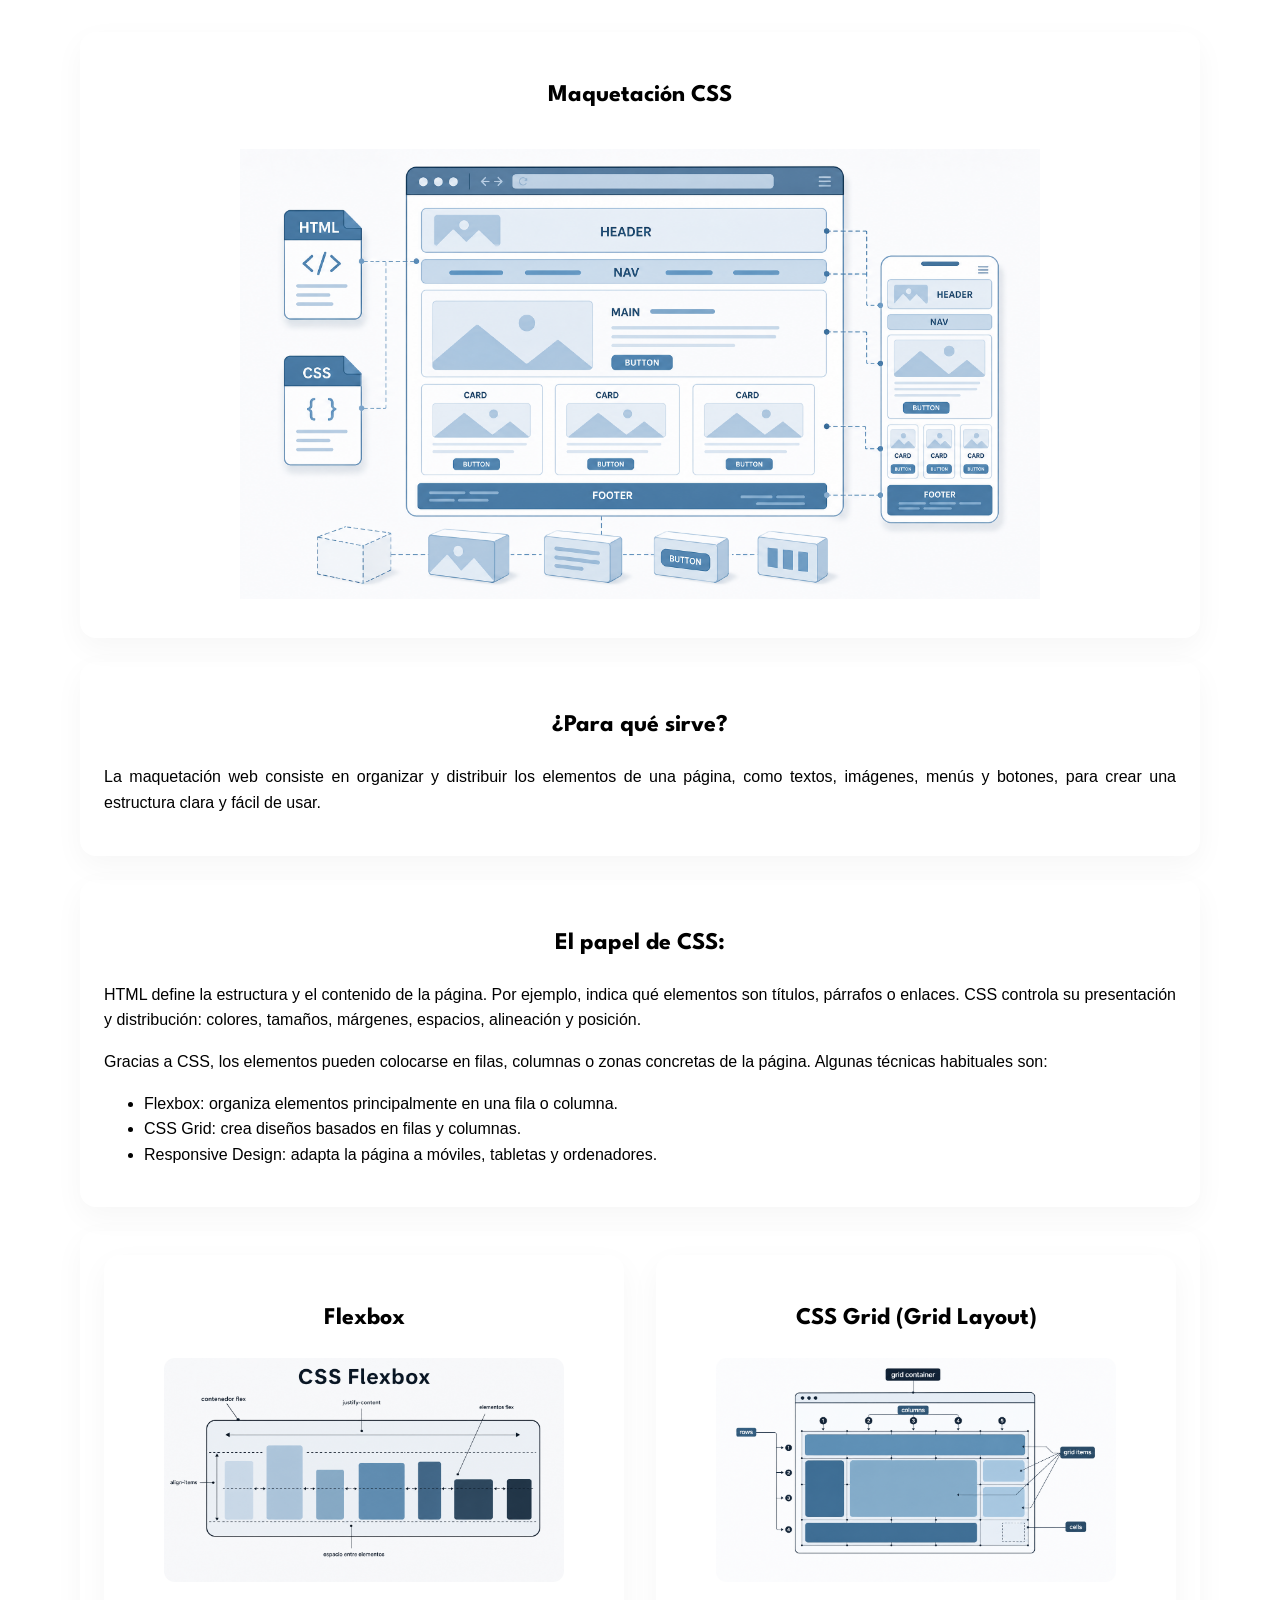
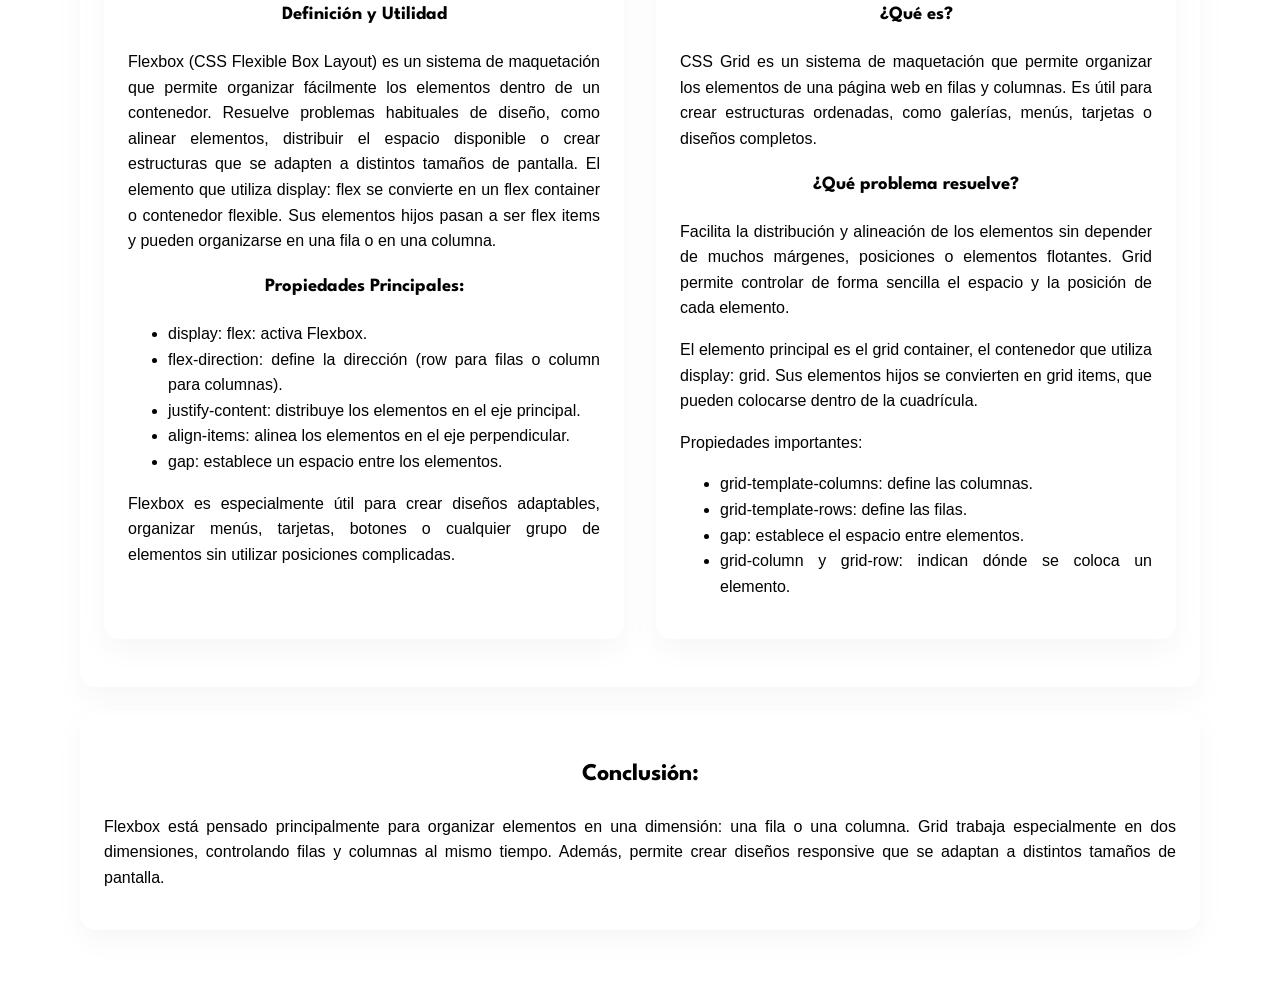
==== html/paginaFlexYGrid.html @ 528b9219 "Pagina de Flex y grid" ====
<!DOCTYPE html>
<html lang="en">
<head>
    <meta charset="UTF-8">
    <meta name="viewport" content="width=device-width, initial-scale=1.0">
    <title>Maquetación CSS</title>
    <link rel="stylesheet" type="text/css" href="../css/paginaFlexYGrid.css">
    <link rel="preconnect" href="https://fonts.googleapis.com">
    <link rel="preconnect" href="https://fonts.gstatic.com" crossorigin>

    <link href="https://fonts.googleapis.com/css2?family=League+Spartan:wght@100..900&display=swap" rel="stylesheet">
</head>
<body>
    <header>
        <section class="titulo">
            <h1>Maquetación CSS</h1>
            <img src="../img/maquetacion_web.png" alt="Maquetación-WEB">
        </section>
    </header>
    <section>
        <h2>¿Para qué sirve?</h2>
        <p>
            La maquetación web consiste en organizar y distribuir 
            los elementos de una página, como textos, imágenes, 
            menús y botones, para crear una estructura clara y fácil de usar.
        </p>
    </section>
    <section>
        <h2>El papel de CSS:</h2>
        <p>
            HTML define la estructura y el contenido de la página. 
            Por ejemplo, indica qué elementos son títulos, párrafos o enlaces. 
            CSS controla su presentación y distribución: colores, tamaños, márgenes, 
            espacios, alineación y posición.
        </p>
        <p>
            Gracias a CSS, los elementos pueden colocarse en filas, 
            columnas o zonas concretas de la página. Algunas técnicas habituales son:
        </p>
        <ul>
            <li>Flexbox: organiza elementos principalmente en una fila o columna.</li>
            <li>CSS Grid: crea diseños basados en filas y columnas.</li>
            <li>Responsive Design: adapta la página a móviles, tabletas y ordenadores.</li>
        </ul>
    </section>
    <section class="tarjetas">
        <section class="flex">
            <h2>Flexbox</h2>
            <img src="../img/flexbox.png" alt="Flexbox">
            <h3>Definición y Utilidad</h3>
            <p>
                Flexbox (CSS Flexible Box Layout) es un sistema de maquetación que permite 
                organizar fácilmente los elementos dentro de un contenedor. 
                Resuelve problemas habituales de diseño, como alinear elementos, distribuir el espacio disponible o 
                crear estructuras que se adapten a distintos tamaños de pantalla.
                El elemento que utiliza display: flex se convierte en un flex container o 
                contenedor flexible. Sus elementos hijos pasan a ser flex items y pueden organizarse en una fila o en una columna.
            </p>
            <h3>Propiedades Principales: </h3>
            <ul>
                <li>display: flex: activa Flexbox.</li>
                <li>flex-direction: define la dirección (row para filas o column para columnas).</li>
                <li>justify-content: distribuye los elementos en el eje principal.</li>
                <li>align-items: alinea los elementos en el eje perpendicular.</li>
                <li>gap: establece un espacio entre los elementos.</li>
            </ul>
            <p>
                Flexbox es especialmente útil para crear diseños adaptables, 
                organizar menús, tarjetas, botones o cualquier grupo de elementos sin utilizar posiciones complicadas.
            </p>
        </section>
        <section class="grid">
            <h2>CSS Grid (Grid Layout)</h2>
            <img src="../img/grid.png" alt="grid">
            <h3>¿Qué es?</h3>
            <p>
                CSS Grid es un sistema de maquetación que permite organizar 
                los elementos de una página web en filas y columnas. 
                Es útil para crear estructuras ordenadas, como galerías, menús, tarjetas o diseños completos.
            </p>
            <h3>¿Qué problema resuelve?</h3>
            <p>
                Facilita la distribución y alineación de los elementos sin depender de muchos márgenes, 
                posiciones o elementos flotantes. Grid permite controlar de forma sencilla el espacio y la posición de cada elemento.
            </p>
            <p>
                El elemento principal es el grid container, el contenedor que utiliza display: grid. 
                Sus elementos hijos se convierten en grid items, que pueden colocarse dentro de la cuadrícula.
            </p>
            <p>
                Propiedades importantes:
            </p>
            <ul>
                <li>grid-template-columns: define las columnas.</li>
                <li>grid-template-rows: define las filas.</li>
                <li>gap: establece el espacio entre elementos.</li>
                <li>grid-column y grid-row: indican dónde se coloca un elemento.</li>
            </ul>
        </section>
    </section>
    <section>
        <h2>Conclusión: </h2>
        <p>
            Flexbox está pensado principalmente para organizar 
            elementos en una dimensión: una fila o una columna. 
            Grid trabaja especialmente en dos dimensiones, controlando 
            filas y columnas al mismo tiempo. Además, permite crear diseños 
            responsive que se adaptan a distintos tamaños de pantalla.
        </p>
    </section>
    <footer></footer>
</body>
</html>
---- css/paginaFlexYGrid.css ----
:root{
    --font-family-main: 'Inter', 'Roboto', 'Segoe UI', sans-serif;
    --font-family-tittles: "League Spartan", sans-serif;
}

body{
    line-height: 1.6;
    margin: 0 auto;
    padding: 2rem 1rem;
    max-width: 70rem;
    text-align: justify;
    h1, h2, h3{
        font-family: var(--font-family-tittles);
        text-align: center;
    }
    font-family: var(--font-family-main);

    section{ 
        background-color: var(--background-card); 
        padding: 1.5rem; 
        border-radius: 1rem; 
        margin-bottom: 1.5rem; 
        position: relative; /*Necesario para que los elementos absolute dentro de estos contenedores se posicionen respecto a ellos.*/
        border: none; 
        box-shadow: 0 10px 30px rgba(0, 0, 0, 0.04); /* Sombra suave para efecto tarjeta */
        transition: transform 0.4s ease, box-shadow 0.4s ease; /* Animaciones suaves */
    } 
    
    section:hover{ 
        transform: translateY(-5px); /* Efecto de elevación */
        box-shadow: 0 20px 40px rgba(108, 23, 23, 0.306); 
    } 
}

.titulo{
    img{
        display: block;
        margin: 0 auto;
        object-fit:contain; 
        width: 50rem; 
        height: 30rem; 
        border-radius: 1rem;
    }
}

.tarjetas{
    display: grid;
    grid-template-columns: repeat(auto-fit, minmax(7.5rem, 1fr));
    gap: 2rem;
    text-align: justify;

    img{
        display: block;
        margin: 0 auto;
        object-fit: cover; 
        width: 25rem; 
        height: 14rem;
        border-radius: 0.7rem;
    }
}
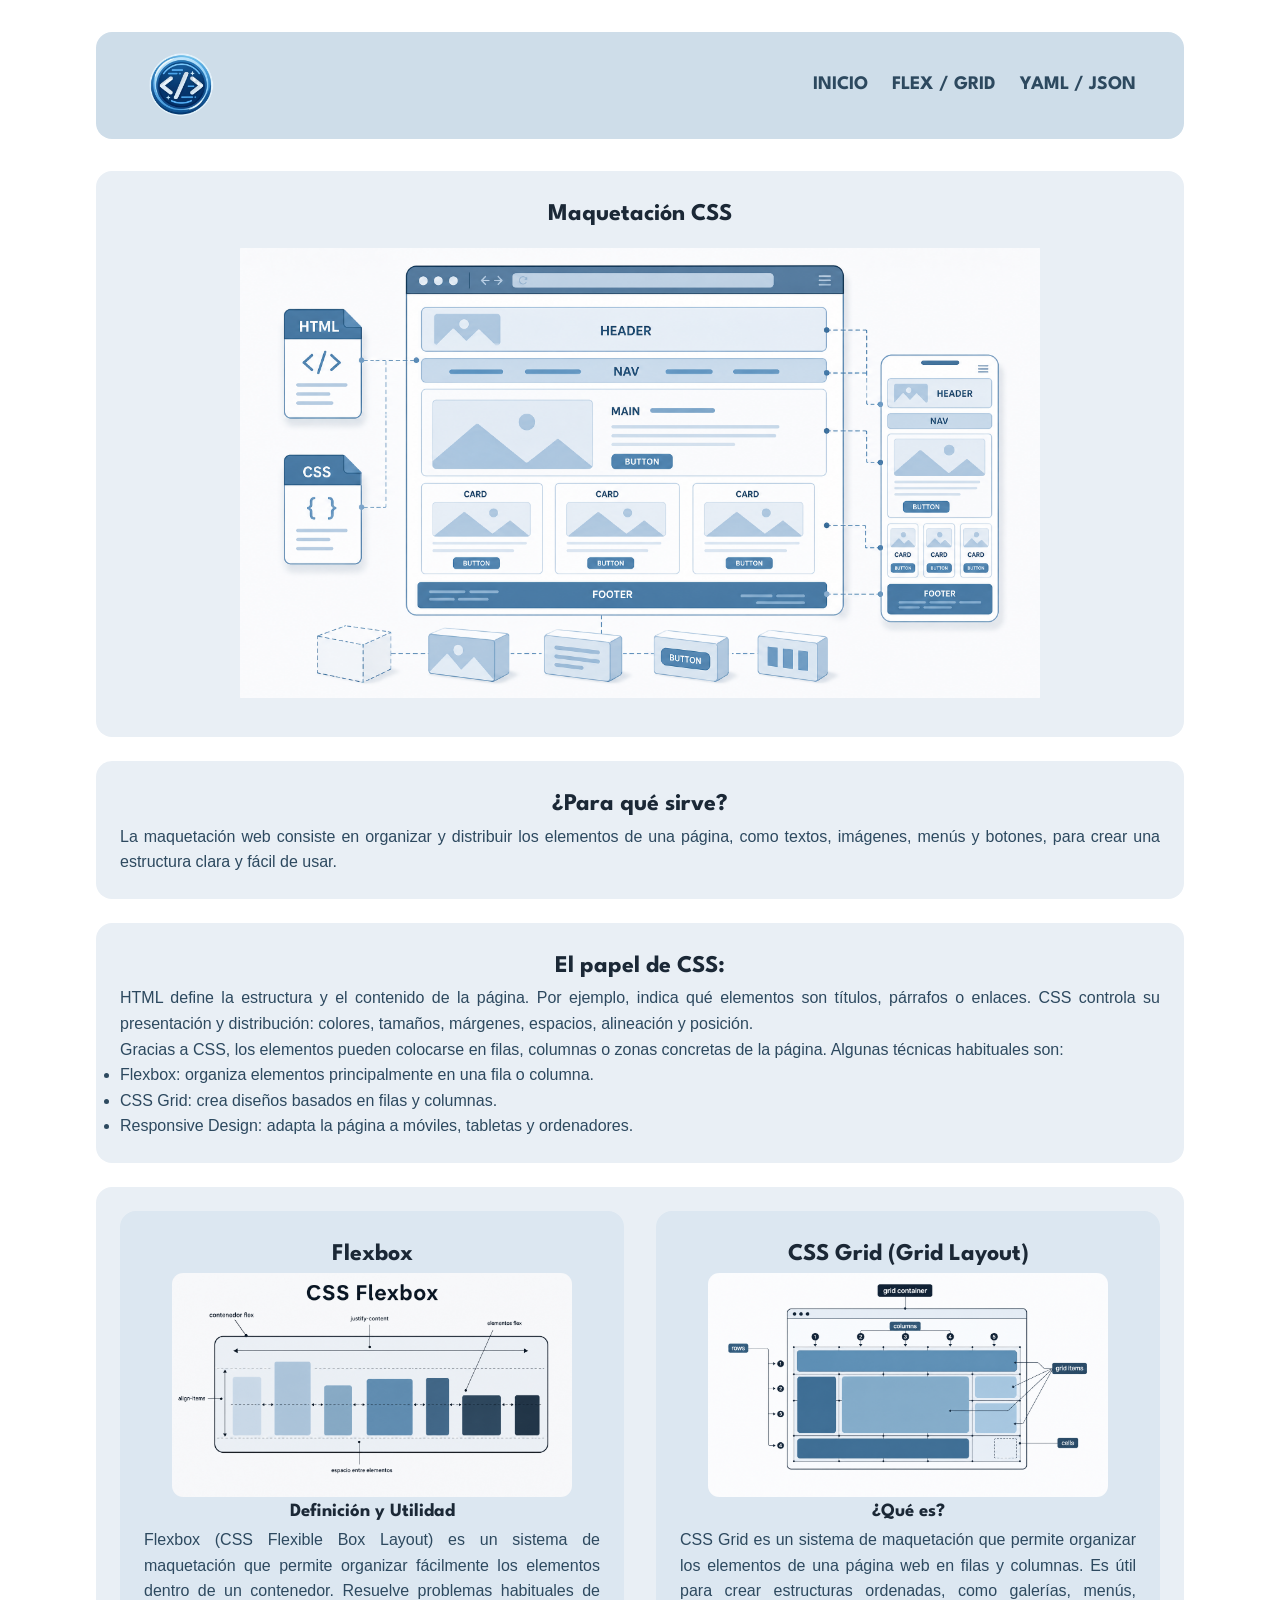
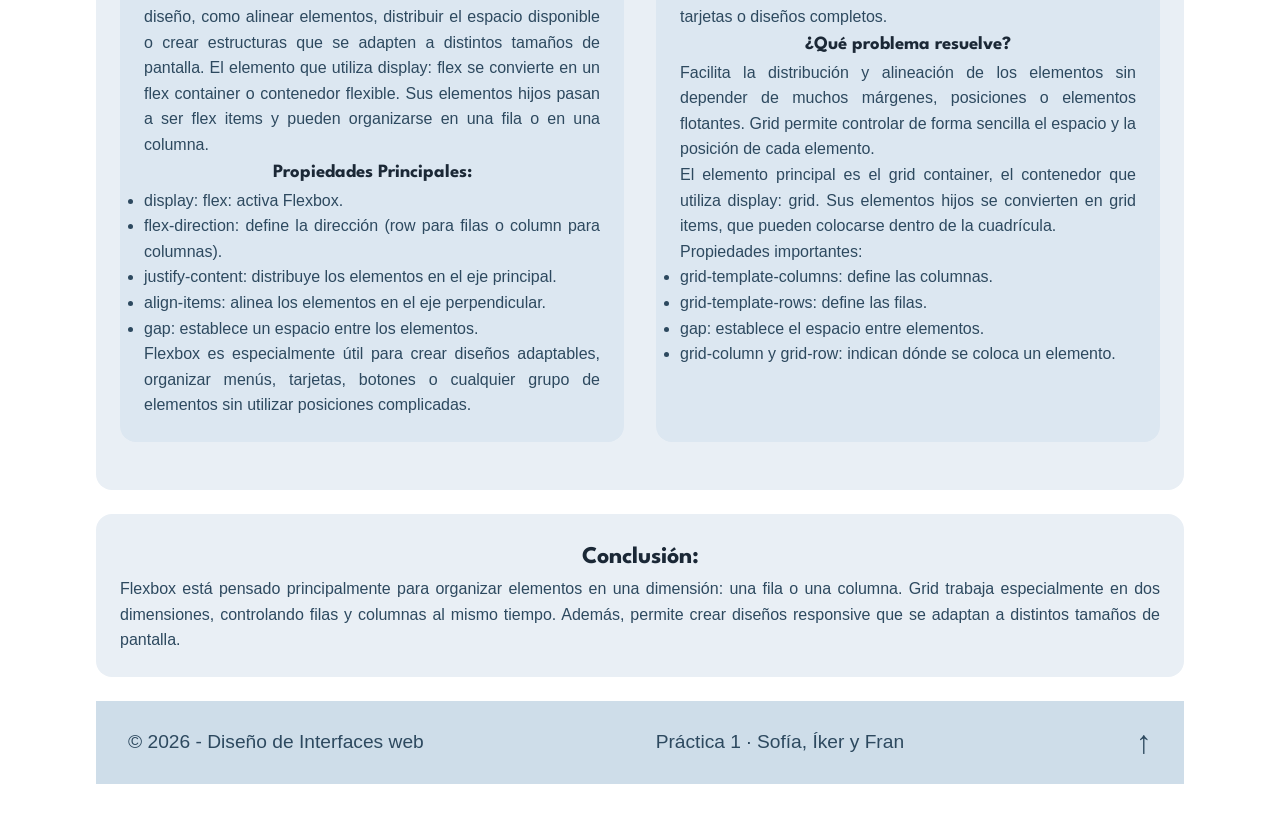
==== commit 0dff83a8: "Arreglango página FLEX-GRID" ====
--- a/html/paginaFlexYGrid.html
+++ b/html/paginaFlexYGrid.html
@@ -1,5 +1,6 @@
 <!DOCTYPE html>
 <html lang="en">
+
 <head>
     <meta charset="UTF-8">
     <meta name="viewport" content="width=device-width, initial-scale=1.0">
@@ -7,107 +8,135 @@
     <link rel="stylesheet" type="text/css" href="../css/paginaFlexYGrid.css">
     <link rel="preconnect" href="https://fonts.googleapis.com">
     <link rel="preconnect" href="https://fonts.gstatic.com" crossorigin>
+    <link rel="stylesheet" href="../css/fran_estilos.css">
 
     <link href="https://fonts.googleapis.com/css2?family=League+Spartan:wght@100..900&display=swap" rel="stylesheet">
 </head>
+
 <body>
-    <header>
-        <section class="titulo">
-            <h1>Maquetación CSS</h1>
-            <img src="../img/maquetacion_web.png" alt="Maquetación-WEB">
-        </section>
+
+
+    <header id="arriba">
+        <a href="index.html">
+            <img src="../img/logo2.png" alt="Logo Lenguaje de Marcas">
+        </a>
+        <nav>
+            <ul>
+                <li><a href="index.html">INICIO</a></li>
+                <li><a href="flex-grid.html">FLEX / GRID</a></li>
+                <li><a href="yaml-json.html">YAML / JSON</a></li>
+            </ul>
+        </nav>
     </header>
-    <section>
-        <h2>¿Para qué sirve?</h2>
-        <p>
-            La maquetación web consiste en organizar y distribuir 
-            los elementos de una página, como textos, imágenes, 
-            menús y botones, para crear una estructura clara y fácil de usar.
-        </p>
+
+
+    <section class="titulo">
+        <h1>Maquetación CSS</h1>
+        <img src="../img/maquetacion_web.png" alt="Maquetación-WEB">
     </section>
-    <section>
-        <h2>El papel de CSS:</h2>
-        <p>
-            HTML define la estructura y el contenido de la página. 
-            Por ejemplo, indica qué elementos son títulos, párrafos o enlaces. 
-            CSS controla su presentación y distribución: colores, tamaños, márgenes, 
-            espacios, alineación y posición.
-        </p>
-        <p>
-            Gracias a CSS, los elementos pueden colocarse en filas, 
-            columnas o zonas concretas de la página. Algunas técnicas habituales son:
-        </p>
-        <ul>
-            <li>Flexbox: organiza elementos principalmente en una fila o columna.</li>
-            <li>CSS Grid: crea diseños basados en filas y columnas.</li>
-            <li>Responsive Design: adapta la página a móviles, tabletas y ordenadores.</li>
-        </ul>
-    </section>
-    <section class="tarjetas">
-        <section class="flex">
-            <h2>Flexbox</h2>
-            <img src="../img/flexbox.png" alt="Flexbox">
-            <h3>Definición y Utilidad</h3>
+        <section>
+
+
+
+
+            
+            <h2>¿Para qué sirve?</h2>
             <p>
-                Flexbox (CSS Flexible Box Layout) es un sistema de maquetación que permite 
-                organizar fácilmente los elementos dentro de un contenedor. 
-                Resuelve problemas habituales de diseño, como alinear elementos, distribuir el espacio disponible o 
-                crear estructuras que se adapten a distintos tamaños de pantalla.
-                El elemento que utiliza display: flex se convierte en un flex container o 
-                contenedor flexible. Sus elementos hijos pasan a ser flex items y pueden organizarse en una fila o en una columna.
-            </p>
-            <h3>Propiedades Principales: </h3>
-            <ul>
-                <li>display: flex: activa Flexbox.</li>
-                <li>flex-direction: define la dirección (row para filas o column para columnas).</li>
-                <li>justify-content: distribuye los elementos en el eje principal.</li>
-                <li>align-items: alinea los elementos en el eje perpendicular.</li>
-                <li>gap: establece un espacio entre los elementos.</li>
-            </ul>
-            <p>
-                Flexbox es especialmente útil para crear diseños adaptables, 
-                organizar menús, tarjetas, botones o cualquier grupo de elementos sin utilizar posiciones complicadas.
+                La maquetación web consiste en organizar y distribuir
+                los elementos de una página, como textos, imágenes,
+                menús y botones, para crear una estructura clara y fácil de usar.
             </p>
         </section>
-        <section class="grid">
-            <h2>CSS Grid (Grid Layout)</h2>
-            <img src="../img/grid.png" alt="grid">
-            <h3>¿Qué es?</h3>
+        <section>
+            <h2>El papel de CSS:</h2>
             <p>
-                CSS Grid es un sistema de maquetación que permite organizar 
-                los elementos de una página web en filas y columnas. 
-                Es útil para crear estructuras ordenadas, como galerías, menús, tarjetas o diseños completos.
-            </p>
-            <h3>¿Qué problema resuelve?</h3>
-            <p>
-                Facilita la distribución y alineación de los elementos sin depender de muchos márgenes, 
-                posiciones o elementos flotantes. Grid permite controlar de forma sencilla el espacio y la posición de cada elemento.
+                HTML define la estructura y el contenido de la página.
+                Por ejemplo, indica qué elementos son títulos, párrafos o enlaces.
+                CSS controla su presentación y distribución: colores, tamaños, márgenes,
+                espacios, alineación y posición.
             </p>
             <p>
-                El elemento principal es el grid container, el contenedor que utiliza display: grid. 
-                Sus elementos hijos se convierten en grid items, que pueden colocarse dentro de la cuadrícula.
-            </p>
-            <p>
-                Propiedades importantes:
+                Gracias a CSS, los elementos pueden colocarse en filas,
+                columnas o zonas concretas de la página. Algunas técnicas habituales son:
             </p>
             <ul>
-                <li>grid-template-columns: define las columnas.</li>
-                <li>grid-template-rows: define las filas.</li>
-                <li>gap: establece el espacio entre elementos.</li>
-                <li>grid-column y grid-row: indican dónde se coloca un elemento.</li>
+                <li>Flexbox: organiza elementos principalmente en una fila o columna.</li>
+                <li>CSS Grid: crea diseños basados en filas y columnas.</li>
+                <li>Responsive Design: adapta la página a móviles, tabletas y ordenadores.</li>
             </ul>
         </section>
-    </section>
-    <section>
-        <h2>Conclusión: </h2>
-        <p>
-            Flexbox está pensado principalmente para organizar 
-            elementos en una dimensión: una fila o una columna. 
-            Grid trabaja especialmente en dos dimensiones, controlando 
-            filas y columnas al mismo tiempo. Además, permite crear diseños 
-            responsive que se adaptan a distintos tamaños de pantalla.
-        </p>
-    </section>
-    <footer></footer>
+        <section class="tarjetas">
+            <section class="flex">
+                <h2>Flexbox</h2>
+                <img src="../img/flexbox.png" alt="Flexbox">
+                <h3>Definición y Utilidad</h3>
+                <p>
+                    Flexbox (CSS Flexible Box Layout) es un sistema de maquetación que permite
+                    organizar fácilmente los elementos dentro de un contenedor.
+                    Resuelve problemas habituales de diseño, como alinear elementos, distribuir el espacio disponible o
+                    crear estructuras que se adapten a distintos tamaños de pantalla.
+                    El elemento que utiliza display: flex se convierte en un flex container o
+                    contenedor flexible. Sus elementos hijos pasan a ser flex items y pueden organizarse en una fila o
+                    en una columna.
+                </p>
+                <h3>Propiedades Principales: </h3>
+                <ul>
+                    <li>display: flex: activa Flexbox.</li>
+                    <li>flex-direction: define la dirección (row para filas o column para columnas).</li>
+                    <li>justify-content: distribuye los elementos en el eje principal.</li>
+                    <li>align-items: alinea los elementos en el eje perpendicular.</li>
+                    <li>gap: establece un espacio entre los elementos.</li>
+                </ul>
+                <p>
+                    Flexbox es especialmente útil para crear diseños adaptables,
+                    organizar menús, tarjetas, botones o cualquier grupo de elementos sin utilizar posiciones
+                    complicadas.
+                </p>
+            </section>
+            <section class="grid">
+                <h2>CSS Grid (Grid Layout)</h2>
+                <img src="../img/grid.png" alt="grid">
+                <h3>¿Qué es?</h3>
+                <p>
+                    CSS Grid es un sistema de maquetación que permite organizar
+                    los elementos de una página web en filas y columnas.
+                    Es útil para crear estructuras ordenadas, como galerías, menús, tarjetas o diseños completos.
+                </p>
+                <h3>¿Qué problema resuelve?</h3>
+                <p>
+                    Facilita la distribución y alineación de los elementos sin depender de muchos márgenes,
+                    posiciones o elementos flotantes. Grid permite controlar de forma sencilla el espacio y la posición
+                    de cada elemento.
+                </p>
+                <p>
+                    El elemento principal es el grid container, el contenedor que utiliza display: grid.
+                    Sus elementos hijos se convierten en grid items, que pueden colocarse dentro de la cuadrícula.
+                </p>
+                <p>
+                    Propiedades importantes:
+                </p>
+                <ul>
+                    <li>grid-template-columns: define las columnas.</li>
+                    <li>grid-template-rows: define las filas.</li>
+                    <li>gap: establece el espacio entre elementos.</li>
+                    <li>grid-column y grid-row: indican dónde se coloca un elemento.</li>
+                </ul>
+            </section>
+        </section>
+        <section>
+            <h2>Conclusión: </h2>
+            <p>
+                Flexbox está pensado principalmente para organizar
+                elementos en una dimensión: una fila o una columna.
+                Grid trabaja especialmente en dos dimensiones, controlando
+                filas y columnas al mismo tiempo. Además, permite crear diseños
+                responsive que se adaptan a distintos tamaños de pantalla.
+            </p>
+        </section>
+        <footer>
+        <p>© 2026 - Diseño de Interfaces web</p>
+        <p>Práctica 1 · Sofía, Íker y Fran</p> <a href="#arriba" class="flecha-footer" title="Volver arriba">↑</a>
+    </footer>
 </body>
+
 </html>
--- a/css/paginaFlexYGrid.css
+++ b/css/paginaFlexYGrid.css
@@ -1,4 +1,9 @@
 :root{
+    --background-card: #e9eff5;
+    --background-card-secundary: #dce7f1;
+    --shadow-card: #5083a7;
+    --color-font-main: #2d495f;
+    --color-font-tittles: #1b2836;
     --font-family-main: 'Inter', 'Roboto', 'Segoe UI', sans-serif;
     --font-family-tittles: "League Spartan", sans-serif;
 }
@@ -9,9 +14,11 @@
     padding: 2rem 1rem;
     max-width: 70rem;
     text-align: justify;
+    color: var(--color-font-main);
     h1, h2, h3{
         font-family: var(--font-family-tittles);
         text-align: center;
+        color: var(--color-font-tittles);
     }
     font-family: var(--font-family-main);
 
@@ -20,15 +27,14 @@
         padding: 1.5rem; 
         border-radius: 1rem; 
         margin-bottom: 1.5rem; 
-        position: relative; /*Necesario para que los elementos absolute dentro de estos contenedores se posicionen respecto a ellos.*/
-        border: none; 
-        box-shadow: 0 10px 30px rgba(0, 0, 0, 0.04); /* Sombra suave para efecto tarjeta */
+        position: relative; 
+        border: none;  
         transition: transform 0.4s ease, box-shadow 0.4s ease; /* Animaciones suaves */
     } 
     
     section:hover{ 
-        transform: translateY(-5px); /* Efecto de elevación */
-        box-shadow: 0 20px 40px rgba(108, 23, 23, 0.306); 
+        transform: translateY(-5px); 
+        box-shadow: 0 20px 40px var(--shadow-card); 
     } 
 }
 
@@ -40,6 +46,21 @@
         width: 50rem; 
         height: 30rem; 
         border-radius: 1rem;
+    }
+}
+
+
+@media (max-width: 1023px){
+    .titulo img{
+        width: 30rem;
+        height: auto;   
+    }
+}
+
+@media(max-width:580px){
+    .titulo img{
+        width: 20rem;
+        height: auto;
     }
 }
 
@@ -57,5 +78,26 @@
         height: 14rem;
         border-radius: 0.7rem;
     }
+
+    .flex{
+        background-color: var(--background-card-secundary);
+    }
+
+    .grid{
+        background-color: var(--background-card-secundary);
+    }
 }
 
+@media (max-width: 1023px){
+    .tarjetas img{
+        width: 15rem;
+        height: auto;
+    }
+}
+
+@media(max-width:680px){
+    .tarjetas img{
+        width: 10rem;
+        height: auto;
+    }
+}
--- a/css/fran_estilos.css
+++ b/css/fran_estilos.css
@@ -0,0 +1,88 @@
+* {
+    margin: 0;
+    padding: 0;
+    box-sizing: border-box;
+}
+
+header {
+    background-color: #CEDDE9;
+    display: flex;
+    justify-content: space-between;
+    /* Separa logo a la izquierda y nav a la derecha */
+    align-items: center;
+    /* Centra verticalmente logo y enlaces */
+    padding: 1rem 3rem;
+    margin-bottom: 2rem;
+    border-radius: 1rem;
+}
+
+header:hover{ 
+        transform: translateY(-5px); 
+        box-shadow: 0 20px 40px var(--shadow-card); 
+    } 
+
+/* Estilos de la lista del menú */
+header nav ul {
+    display: flex;
+    /* Pone los li en fila */
+    gap: 1.5rem;
+    /* Espacio entre cada enlace */
+    list-style: none;
+    /* Quita los puntos de la lista */
+}
+
+/* Estilos de los enlaces */
+header nav a {
+    text-decoration: none;
+    /* Quita el subrayado azul por defecto */
+    color: #2D495F;
+    font-family: 'League Spartan', sans-serif;
+    font-weight: bold;
+    font-size: 1.2rem;
+}
+
+header nav a:hover {
+    color: #5083A7;
+}
+
+.flecha-footer:hover {
+    color: #5083A7;
+
+}
+
+
+/* Selecciona la imagen del logo dentro del header */
+header a img {
+    height: 75px;
+    /* Controla la altura total */
+    object-fit: cover;
+    /* Ajusta el contenido dentro de la forma circular */
+    display: block;
+    /* Elimina desajustes de espacio inferior en el enlace */
+}
+
+main {
+    background-color: red;
+}
+
+footer {
+    background-color: #CEDDE9;
+    color: #2D495F;
+    display: flex;
+    justify-content: space-between;
+    /* Separa izquierda, centro y derecha */
+    align-items: center;
+    /* Centra verticalmente */
+    padding: 1rem 2rem;
+    font-family: 'Inter', sans-serif;
+    font-size: 1.2rem;
+}
+
+/* Estilo para la flecha de volver arriba */
+footer .flecha-footer {
+    color: #2D495F;
+    text-decoration: none;
+    /* Quita el subrayado */
+    font-size: 2rem;
+    /* Un poco más grande para que sea fácil pulsarla */
+}
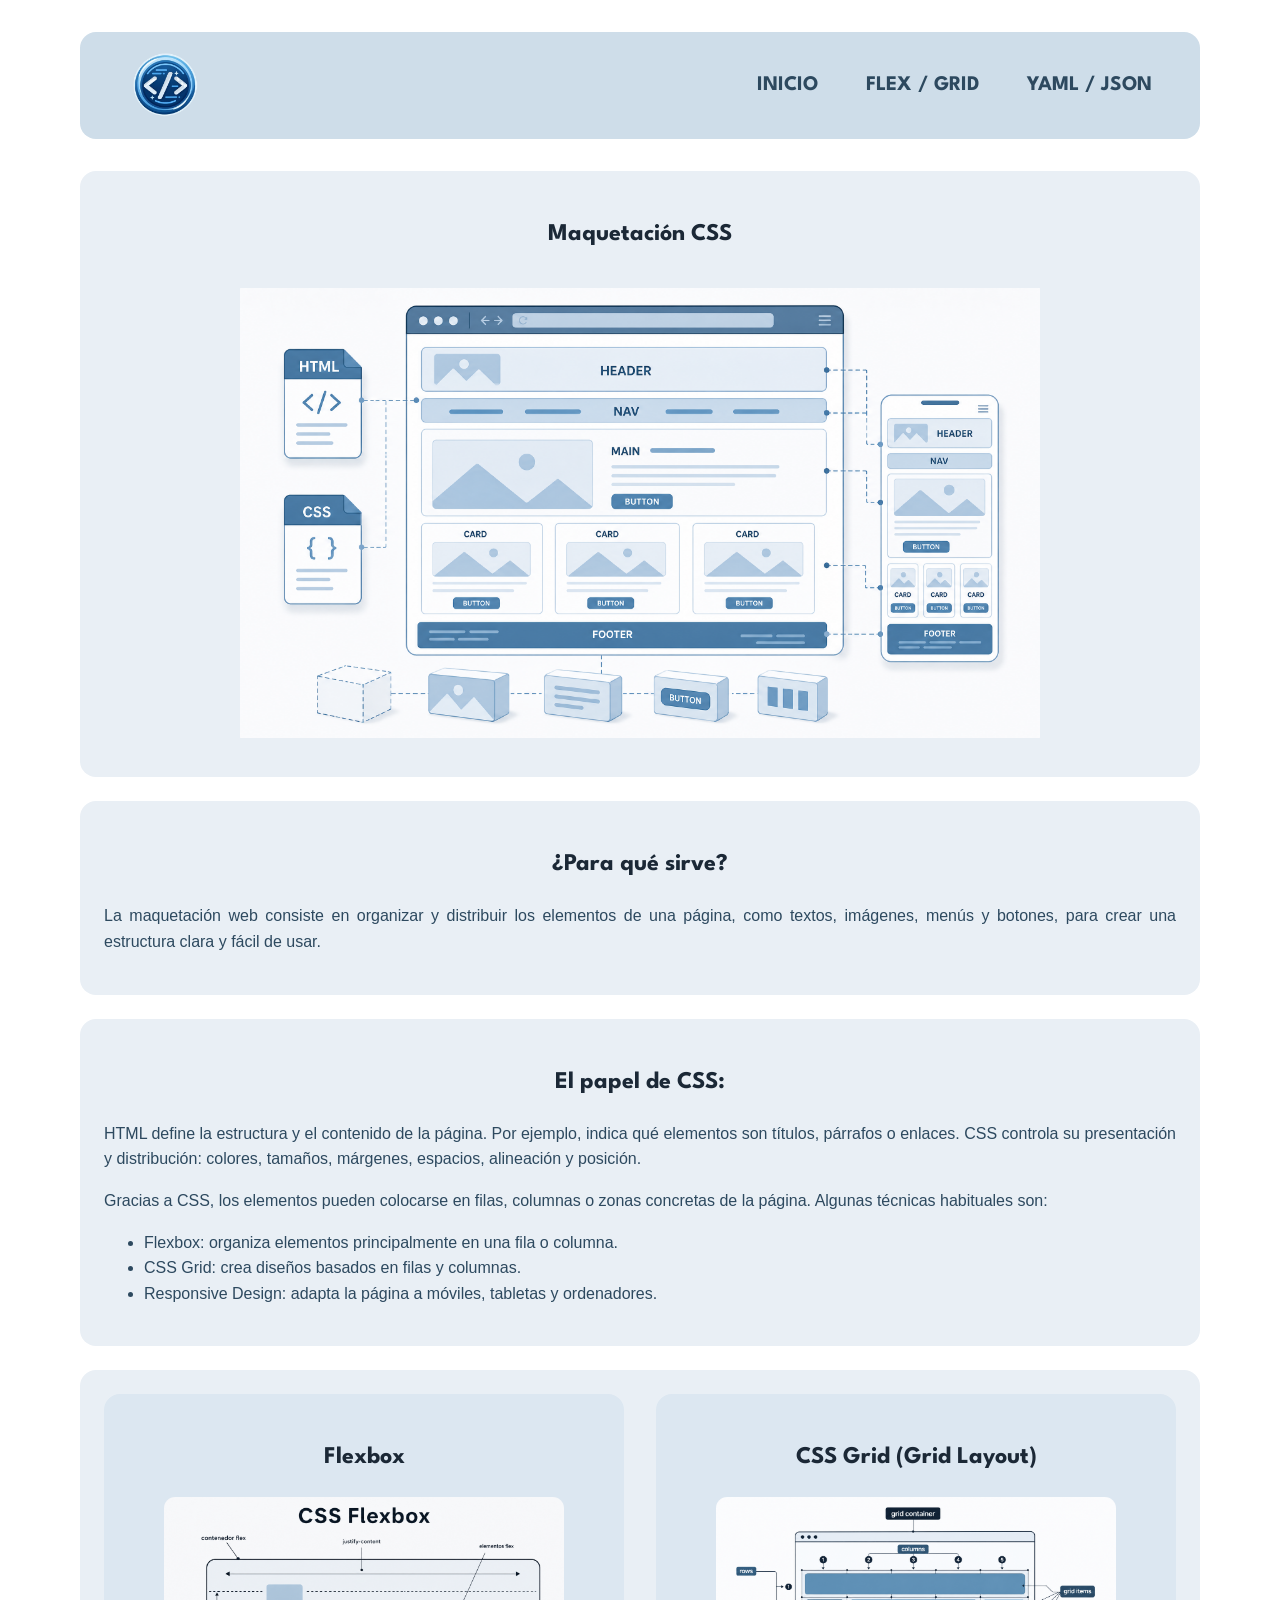
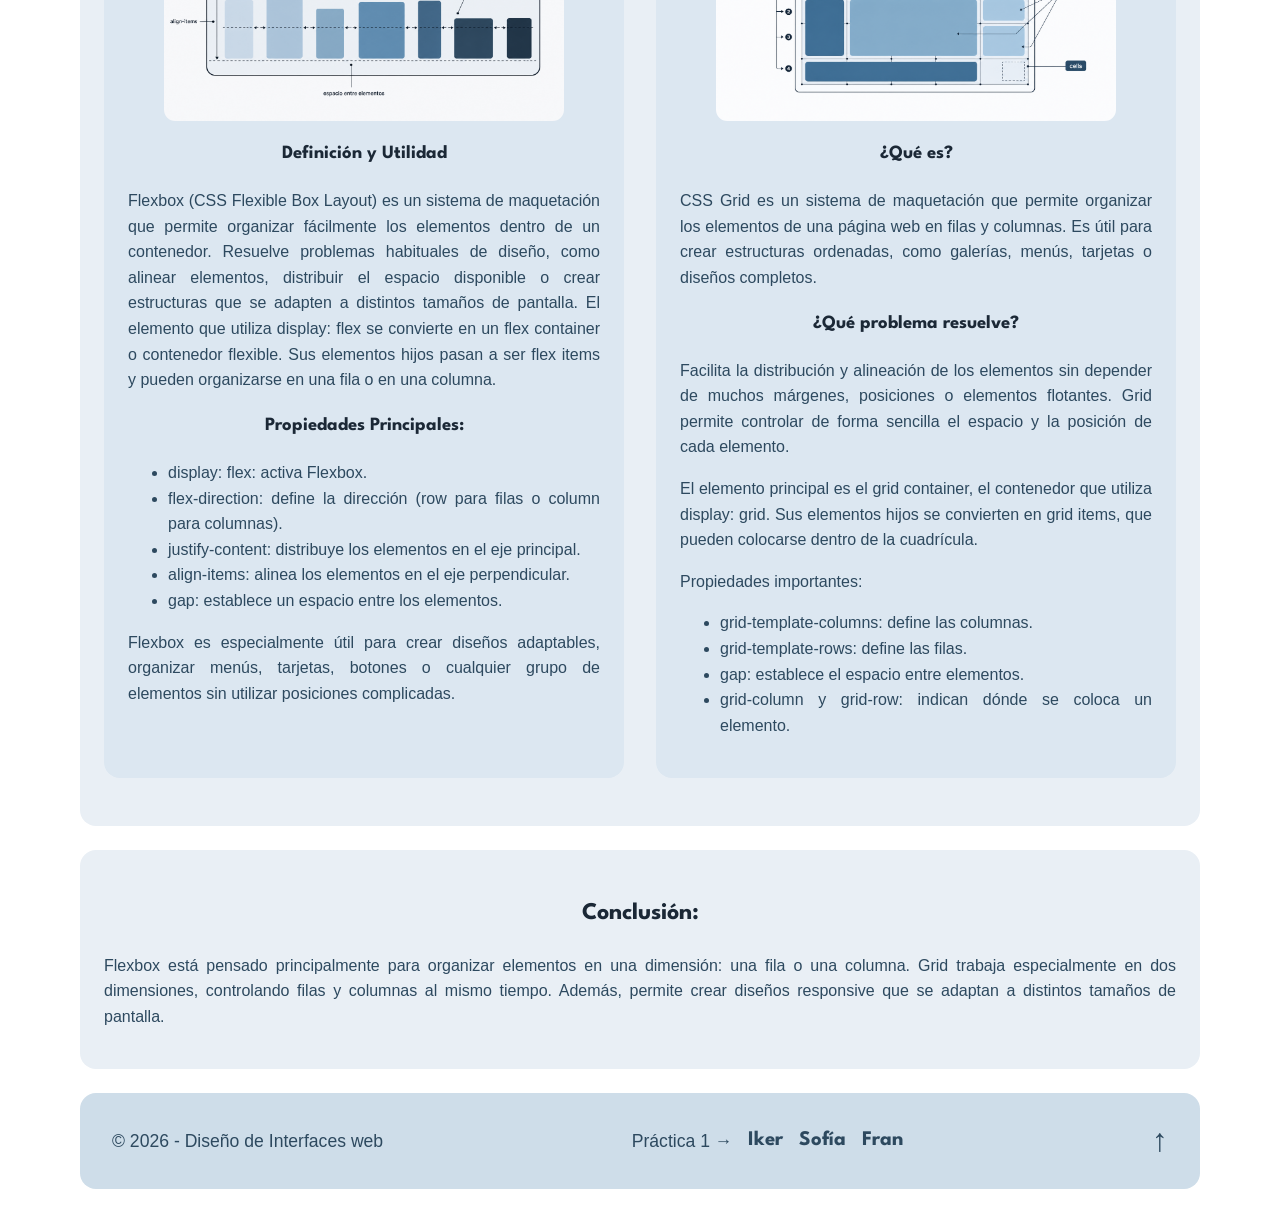
==== commit 301660c4: "SSe colocan headers y footers y se hace .html y .css de página yaml-json" ====
--- a/html/paginaFlexYGrid.html
+++ b/html/paginaFlexYGrid.html
@@ -5,25 +5,26 @@
     <meta charset="UTF-8">
     <meta name="viewport" content="width=device-width, initial-scale=1.0">
     <title>Maquetación CSS</title>
-    <link rel="stylesheet" type="text/css" href="../css/paginaFlexYGrid.css">
+    <link rel="stylesheet" href="../css/paginaFlexYGrid.css">
+    <link rel="stylesheet" href="../css/header-footer.css">
     <link rel="preconnect" href="https://fonts.googleapis.com">
     <link rel="preconnect" href="https://fonts.gstatic.com" crossorigin>
-    <link rel="stylesheet" href="../css/fran_estilos.css">
+    <link rel="icon" type="image/png" href="../img/favicon.png">
 
     <link href="https://fonts.googleapis.com/css2?family=League+Spartan:wght@100..900&display=swap" rel="stylesheet">
 </head>
 
-<body>
+<body id="arriba">
 
 
-    <header id="arriba">
+    <header>
         <a href="index.html">
             <img src="../img/logo2.png" alt="Logo Lenguaje de Marcas">
         </a>
         <nav>
             <ul>
                 <li><a href="index.html">INICIO</a></li>
-                <li><a href="flex-grid.html">FLEX / GRID</a></li>
+                <li><a href="paginaFlexYGrid.html">FLEX / GRID</a></li>
                 <li><a href="yaml-json.html">YAML / JSON</a></li>
             </ul>
         </nav>
@@ -34,108 +35,112 @@
         <h1>Maquetación CSS</h1>
         <img src="../img/maquetacion_web.png" alt="Maquetación-WEB">
     </section>
-        <section>
 
+    <section>
+        <h2>¿Para qué sirve?</h2>
+        <p>
+            La maquetación web consiste en organizar y distribuir
+            los elementos de una página, como textos, imágenes,
+            menús y botones, para crear una estructura clara y fácil de usar.
+        </p>
+    </section>
 
+    <section>
+        <h2>El papel de CSS:</h2>
+        <p>
+            HTML define la estructura y el contenido de la página.
+            Por ejemplo, indica qué elementos son títulos, párrafos o enlaces.
+            CSS controla su presentación y distribución: colores, tamaños, márgenes,
+            espacios, alineación y posición.
+        </p>
+        <p>
+            Gracias a CSS, los elementos pueden colocarse en filas,
+            columnas o zonas concretas de la página. Algunas técnicas habituales son:
+        </p>
+        <ul>
+            <li>Flexbox: organiza elementos principalmente en una fila o columna.</li>
+            <li>CSS Grid: crea diseños basados en filas y columnas.</li>
+            <li>Responsive Design: adapta la página a móviles, tabletas y ordenadores.</li>
+        </ul>
+    </section>
 
-
-            
-            <h2>¿Para qué sirve?</h2>
+    <section class="tarjetas">
+        <section class="flex">
+            <h2>Flexbox</h2>
+            <img src="../img/flexbox.png" alt="Flexbox">
+            <h3>Definición y Utilidad</h3>
             <p>
-                La maquetación web consiste en organizar y distribuir
-                los elementos de una página, como textos, imágenes,
-                menús y botones, para crear una estructura clara y fácil de usar.
+                Flexbox (CSS Flexible Box Layout) es un sistema de maquetación que permite
+                organizar fácilmente los elementos dentro de un contenedor.
+                Resuelve problemas habituales de diseño, como alinear elementos, distribuir el espacio disponible o
+                crear estructuras que se adapten a distintos tamaños de pantalla.
+                El elemento que utiliza display: flex se convierte en un flex container o
+                contenedor flexible. Sus elementos hijos pasan a ser flex items y pueden organizarse en una fila o
+                en una columna.
+            </p>
+            <h3>Propiedades Principales: </h3>
+            <ul>
+                <li>display: flex: activa Flexbox.</li>
+                <li>flex-direction: define la dirección (row para filas o column para columnas).</li>
+                <li>justify-content: distribuye los elementos en el eje principal.</li>
+                <li>align-items: alinea los elementos en el eje perpendicular.</li>
+                <li>gap: establece un espacio entre los elementos.</li>
+            </ul>
+            <p>
+                Flexbox es especialmente útil para crear diseños adaptables,
+                organizar menús, tarjetas, botones o cualquier grupo de elementos sin utilizar posiciones
+                complicadas.
             </p>
         </section>
-        <section>
-            <h2>El papel de CSS:</h2>
+        <section class="grid">
+            <h2>CSS Grid (Grid Layout)</h2>
+            <img src="../img/grid.png" alt="grid">
+            <h3>¿Qué es?</h3>
             <p>
-                HTML define la estructura y el contenido de la página.
-                Por ejemplo, indica qué elementos son títulos, párrafos o enlaces.
-                CSS controla su presentación y distribución: colores, tamaños, márgenes,
-                espacios, alineación y posición.
+                CSS Grid es un sistema de maquetación que permite organizar
+                los elementos de una página web en filas y columnas.
+                Es útil para crear estructuras ordenadas, como galerías, menús, tarjetas o diseños completos.
+            </p>
+            <h3>¿Qué problema resuelve?</h3>
+            <p>
+                Facilita la distribución y alineación de los elementos sin depender de muchos márgenes,
+                posiciones o elementos flotantes. Grid permite controlar de forma sencilla el espacio y la posición
+                de cada elemento.
             </p>
             <p>
-                Gracias a CSS, los elementos pueden colocarse en filas,
-                columnas o zonas concretas de la página. Algunas técnicas habituales son:
+                El elemento principal es el grid container, el contenedor que utiliza display: grid.
+                Sus elementos hijos se convierten en grid items, que pueden colocarse dentro de la cuadrícula.
+            </p>
+            <p>
+                Propiedades importantes:
             </p>
             <ul>
-                <li>Flexbox: organiza elementos principalmente en una fila o columna.</li>
-                <li>CSS Grid: crea diseños basados en filas y columnas.</li>
-                <li>Responsive Design: adapta la página a móviles, tabletas y ordenadores.</li>
+                <li>grid-template-columns: define las columnas.</li>
+                <li>grid-template-rows: define las filas.</li>
+                <li>gap: establece el espacio entre elementos.</li>
+                <li>grid-column y grid-row: indican dónde se coloca un elemento.</li>
             </ul>
         </section>
-        <section class="tarjetas">
-            <section class="flex">
-                <h2>Flexbox</h2>
-                <img src="../img/flexbox.png" alt="Flexbox">
-                <h3>Definición y Utilidad</h3>
-                <p>
-                    Flexbox (CSS Flexible Box Layout) es un sistema de maquetación que permite
-                    organizar fácilmente los elementos dentro de un contenedor.
-                    Resuelve problemas habituales de diseño, como alinear elementos, distribuir el espacio disponible o
-                    crear estructuras que se adapten a distintos tamaños de pantalla.
-                    El elemento que utiliza display: flex se convierte en un flex container o
-                    contenedor flexible. Sus elementos hijos pasan a ser flex items y pueden organizarse en una fila o
-                    en una columna.
-                </p>
-                <h3>Propiedades Principales: </h3>
-                <ul>
-                    <li>display: flex: activa Flexbox.</li>
-                    <li>flex-direction: define la dirección (row para filas o column para columnas).</li>
-                    <li>justify-content: distribuye los elementos en el eje principal.</li>
-                    <li>align-items: alinea los elementos en el eje perpendicular.</li>
-                    <li>gap: establece un espacio entre los elementos.</li>
-                </ul>
-                <p>
-                    Flexbox es especialmente útil para crear diseños adaptables,
-                    organizar menús, tarjetas, botones o cualquier grupo de elementos sin utilizar posiciones
-                    complicadas.
-                </p>
-            </section>
-            <section class="grid">
-                <h2>CSS Grid (Grid Layout)</h2>
-                <img src="../img/grid.png" alt="grid">
-                <h3>¿Qué es?</h3>
-                <p>
-                    CSS Grid es un sistema de maquetación que permite organizar
-                    los elementos de una página web en filas y columnas.
-                    Es útil para crear estructuras ordenadas, como galerías, menús, tarjetas o diseños completos.
-                </p>
-                <h3>¿Qué problema resuelve?</h3>
-                <p>
-                    Facilita la distribución y alineación de los elementos sin depender de muchos márgenes,
-                    posiciones o elementos flotantes. Grid permite controlar de forma sencilla el espacio y la posición
-                    de cada elemento.
-                </p>
-                <p>
-                    El elemento principal es el grid container, el contenedor que utiliza display: grid.
-                    Sus elementos hijos se convierten en grid items, que pueden colocarse dentro de la cuadrícula.
-                </p>
-                <p>
-                    Propiedades importantes:
-                </p>
-                <ul>
-                    <li>grid-template-columns: define las columnas.</li>
-                    <li>grid-template-rows: define las filas.</li>
-                    <li>gap: establece el espacio entre elementos.</li>
-                    <li>grid-column y grid-row: indican dónde se coloca un elemento.</li>
-                </ul>
-            </section>
-        </section>
-        <section>
-            <h2>Conclusión: </h2>
-            <p>
-                Flexbox está pensado principalmente para organizar
-                elementos en una dimensión: una fila o una columna.
-                Grid trabaja especialmente en dos dimensiones, controlando
-                filas y columnas al mismo tiempo. Además, permite crear diseños
-                responsive que se adaptan a distintos tamaños de pantalla.
-            </p>
-        </section>
-        <footer>
+    </section>
+    <section>
+        <h2>Conclusión: </h2>
+        <p>
+            Flexbox está pensado principalmente para organizar
+            elementos en una dimensión: una fila o una columna.
+            Grid trabaja especialmente en dos dimensiones, controlando
+            filas y columnas al mismo tiempo. Además, permite crear diseños
+            responsive que se adaptan a distintos tamaños de pantalla.
+        </p>
+    </section>
+    <footer>
         <p>© 2026 - Diseño de Interfaces web</p>
-        <p>Práctica 1 · Sofía, Íker y Fran</p> <a href="#arriba" class="flecha-footer" title="Volver arriba">↑</a>
+        <nav class="footer-enlaces" aria-label="Enlaces del pie de página">
+            <p>Práctica 1 &rarr;</p>
+            <a href="https://github.com/ikerrguez" target="_blank">Iker</a>
+            <a href="https://github.com/Sofia20092003" target="_blank">Sofía</a>
+            <a href="https://github.com/superfurry-tech" target="_blank">Fran</a>
+        </nav>
+        <a href="#arriba" class="flecha-footer" title="Volver arriba">↑</a>
     </footer>
 </body>
 
--- a/css/paginaFlexYGrid.css
+++ b/css/paginaFlexYGrid.css
@@ -100,4 +100,18 @@
         width: 10rem;
         height: auto;
     }
+}
+
+@media (max-width: 1023px){
+    .tarjetas img{
+        width: 15rem;
+        height: auto;
+    }
+}
+
+@media(max-width:680px){
+    .tarjetas img{
+        width: 10rem;
+        height: auto;
+    }
 }
--- a/css/header-footer.css
+++ b/css/header-footer.css
@@ -0,0 +1,145 @@
+/* * {
+    margin: 0;
+    padding: 0;
+    box-sizing: border-box;
+} */
+
+header {
+    background-color: #CEDDE9;
+    display: flex;
+    justify-content: space-between;
+    /* Separa logo a la izquierda y nav a la derecha */
+    align-items: center;
+    /* Centra verticalmente logo y enlaces */
+    padding: 1rem 3rem;
+    margin-bottom: 2rem;
+    border-radius: 1rem;
+}
+
+header:hover,
+footer:hover {
+    transform: translateY(-5px);
+    box-shadow: 0 20px 40px var(--shadow-card);
+}
+
+/* Estilos de la lista del menú */
+header nav ul {
+    display: flex;
+    /* Pone los li en fila */
+    gap: 3rem;
+    /* Espacio entre cada enlace */
+    list-style: none;
+    /* Quita los puntos de la lista */
+}
+
+/* Estilos de los enlaces */
+header nav a,
+footer nav a {
+    text-decoration: none;
+    /* Quita el subrayado azul por defecto */
+    color: #2D495F;
+    font-family: 'League Spartan', sans-serif;
+    font-weight: bold;
+    font-size: 1.3rem;
+}
+
+header nav a:hover {
+    color: #5083A7;
+}
+
+footer nav a:hover {
+    color: #5083A7;
+}
+
+.flecha-footer:hover {
+    color: #5083A7;
+
+}
+
+
+/* Selecciona la imagen del logo dentro del header */
+header a img {
+    height: 75px;
+    /* Controla la altura total */
+    object-fit: cover;
+    /* Ajusta el contenido dentro de la forma circular */
+    display: block;
+    /* Elimina desajustes de espacio inferior en el enlace */
+}
+
+footer {
+    background-color: #CEDDE9;
+    color: #2D495F;
+    display: flex;
+    justify-content: space-between;
+    /* Separa izquierda, centro y derecha */
+    align-items: center;
+    /* Centra verticalmente */
+    padding: 1rem 2rem;
+    font-family: 'Inter', sans-serif;
+    font-size: 1.1rem;
+    border-radius: 1rem;
+}
+
+.footer-enlaces {
+    display: flex;
+    gap: 1rem;
+    /* Espacio entre cada enlace */
+    align-items: center;
+    /* Centra verticalmente los enlaces */
+}
+
+/* Estilo para la flecha de volver arriba */
+footer .flecha-footer {
+    color: #2D495F;
+    text-decoration: none;
+    /* Quita el subrayado */
+    font-size: 2rem;
+    /* Un poco más grande para que sea fácil pulsarla */
+}
+
+@media (max-width: 767px) {
+
+    /* en columna logo y nav */
+    header {
+        flex-direction: column;
+        gap: 1rem;
+        padding: 1rem;
+    }
+
+    header nav {
+        width: 100%;
+    }
+
+    header nav ul {
+        /* coloca los enlaces en columna y centrados; elimina el gap del escritorio, el margen y el padding predeterminados de la lista */
+        flex-direction: column;
+        align-items: center;
+        gap: 0;
+        margin: 0;
+        padding: 0;
+    }
+
+    header nav a {
+        font-size: 1.2rem;
+    }
+
+    footer {
+        flex-direction: column;
+        gap: 0.35rem;
+        text-align: center;
+    }
+
+
+    .footer-enlaces {
+        /* permite que los enlaces del footer salten de línea y queden centrados */
+        flex-wrap: wrap;
+        justify-content: center;
+    }
+
+    footer>p,
+    .footer-enlaces p {
+        /* reduce separación entre p, enlaces y flecha; elimina el margen predeterminado de los párrafos */
+        margin: 0;
+    }
+}
